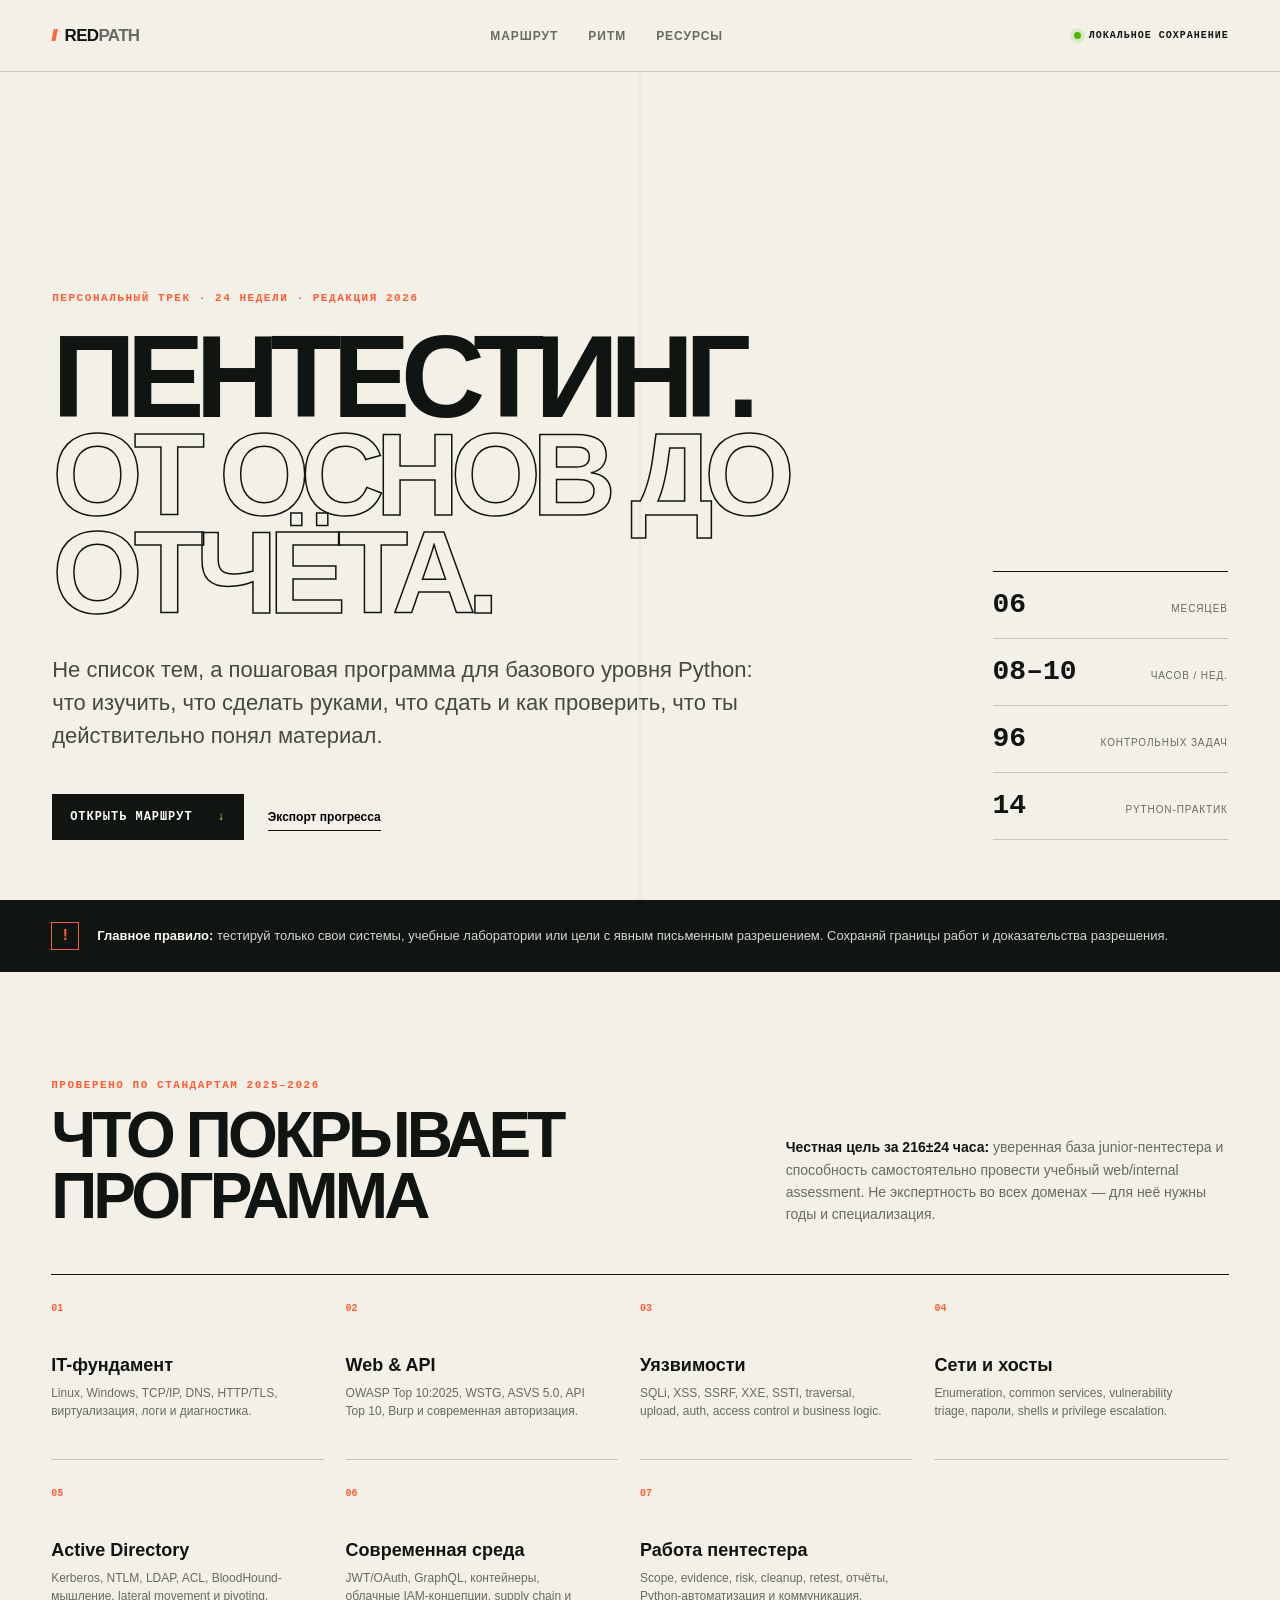
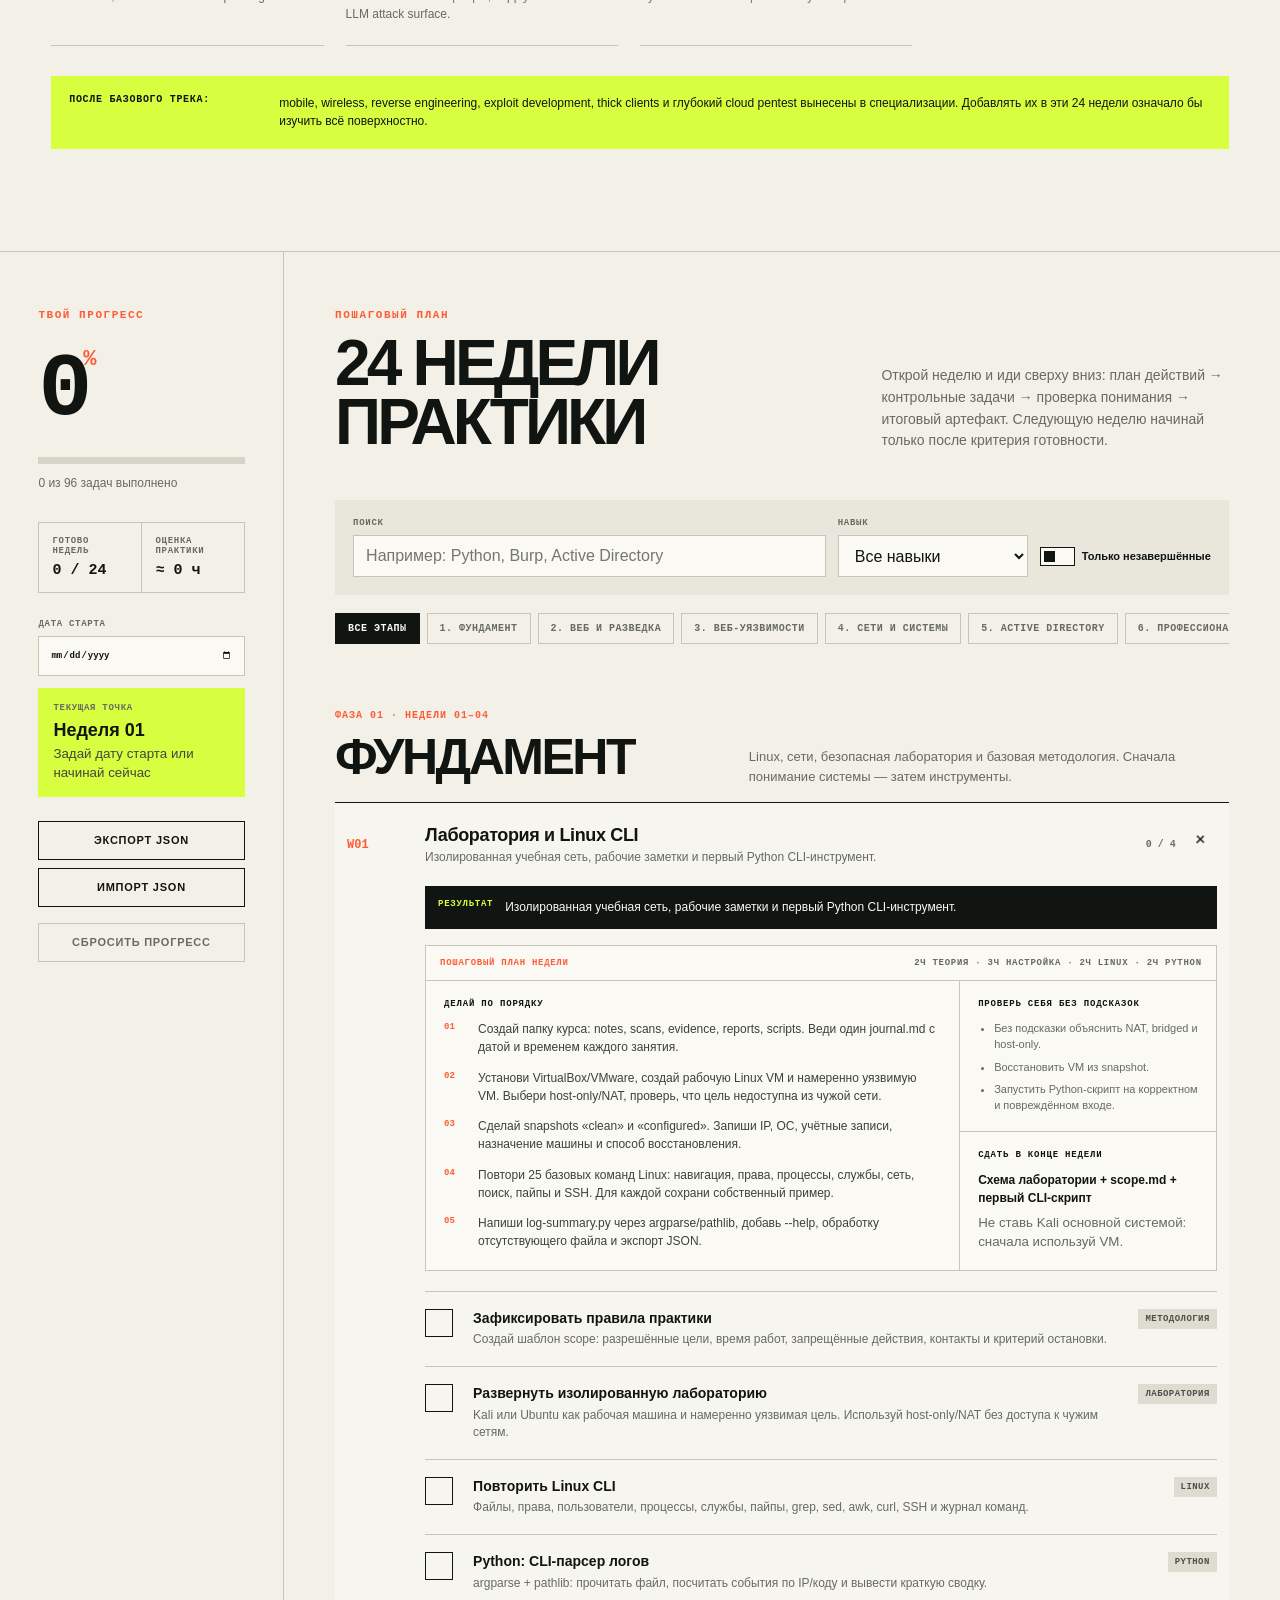
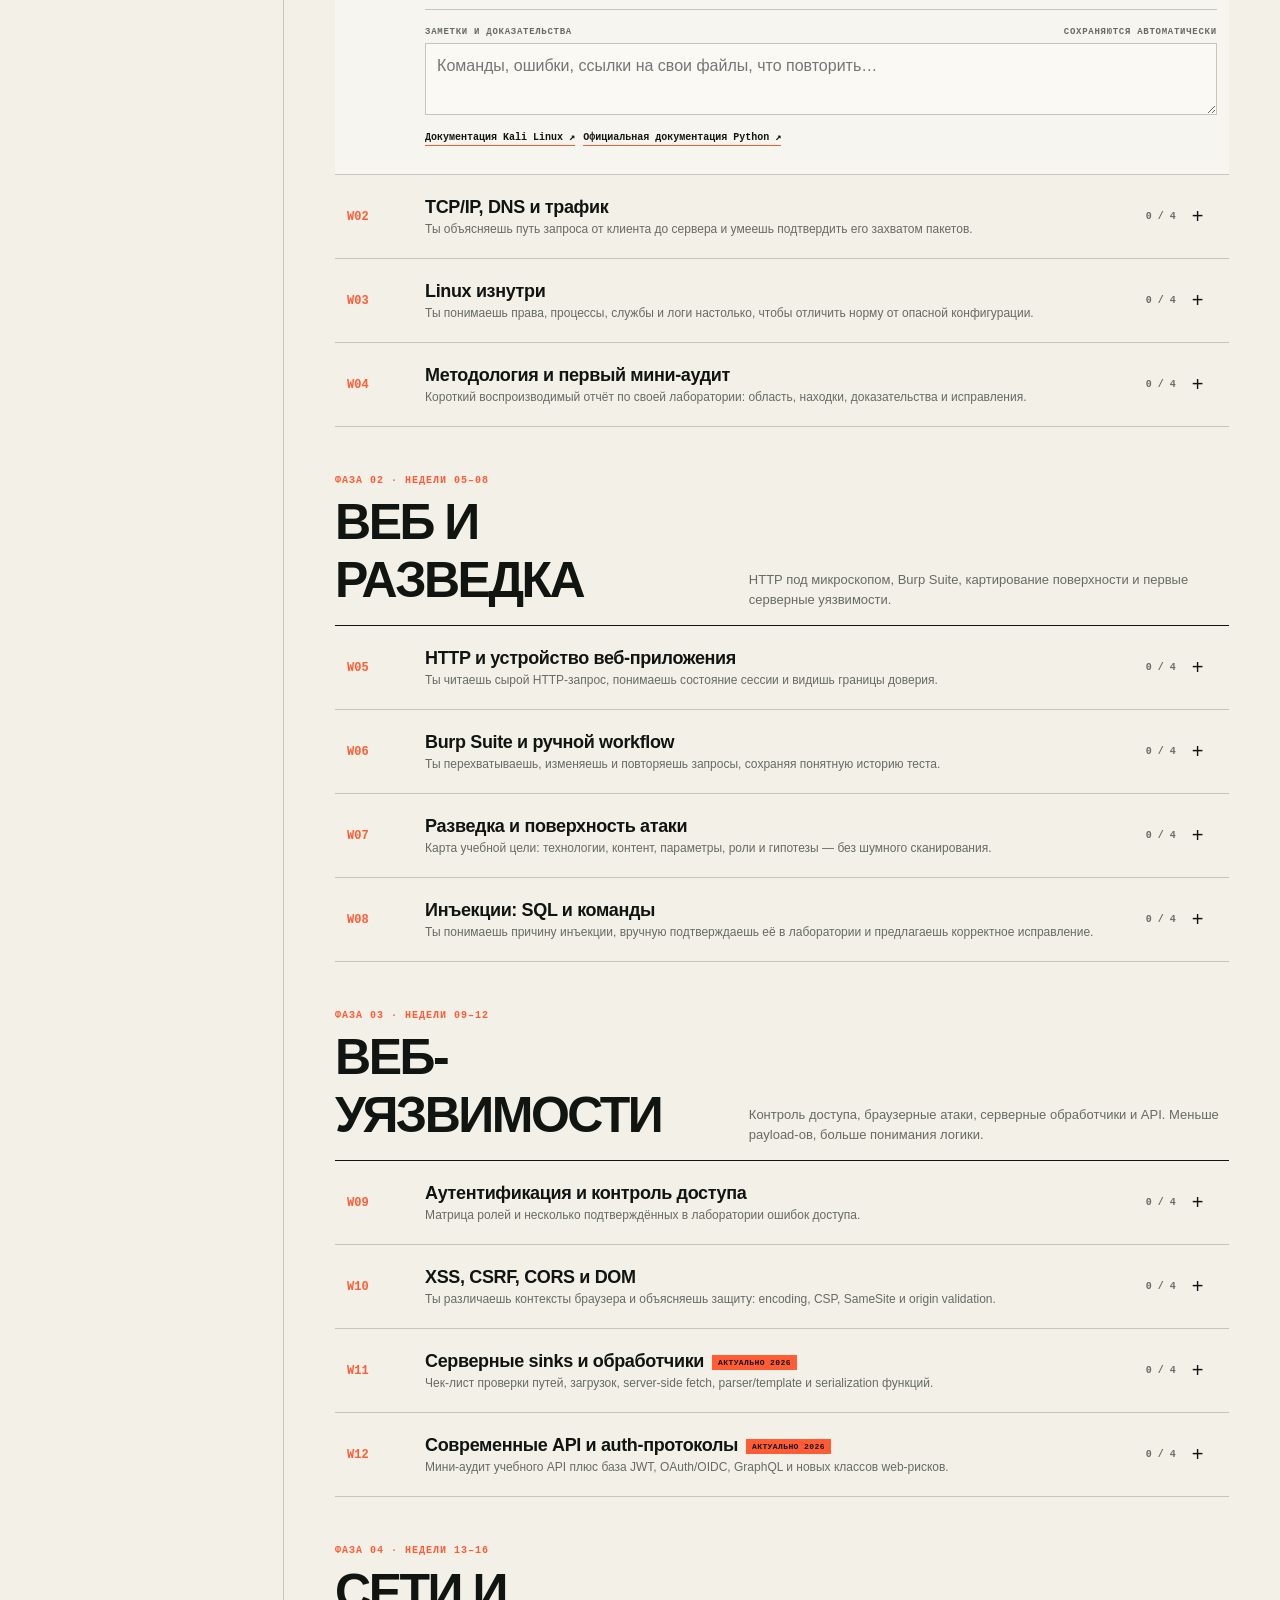
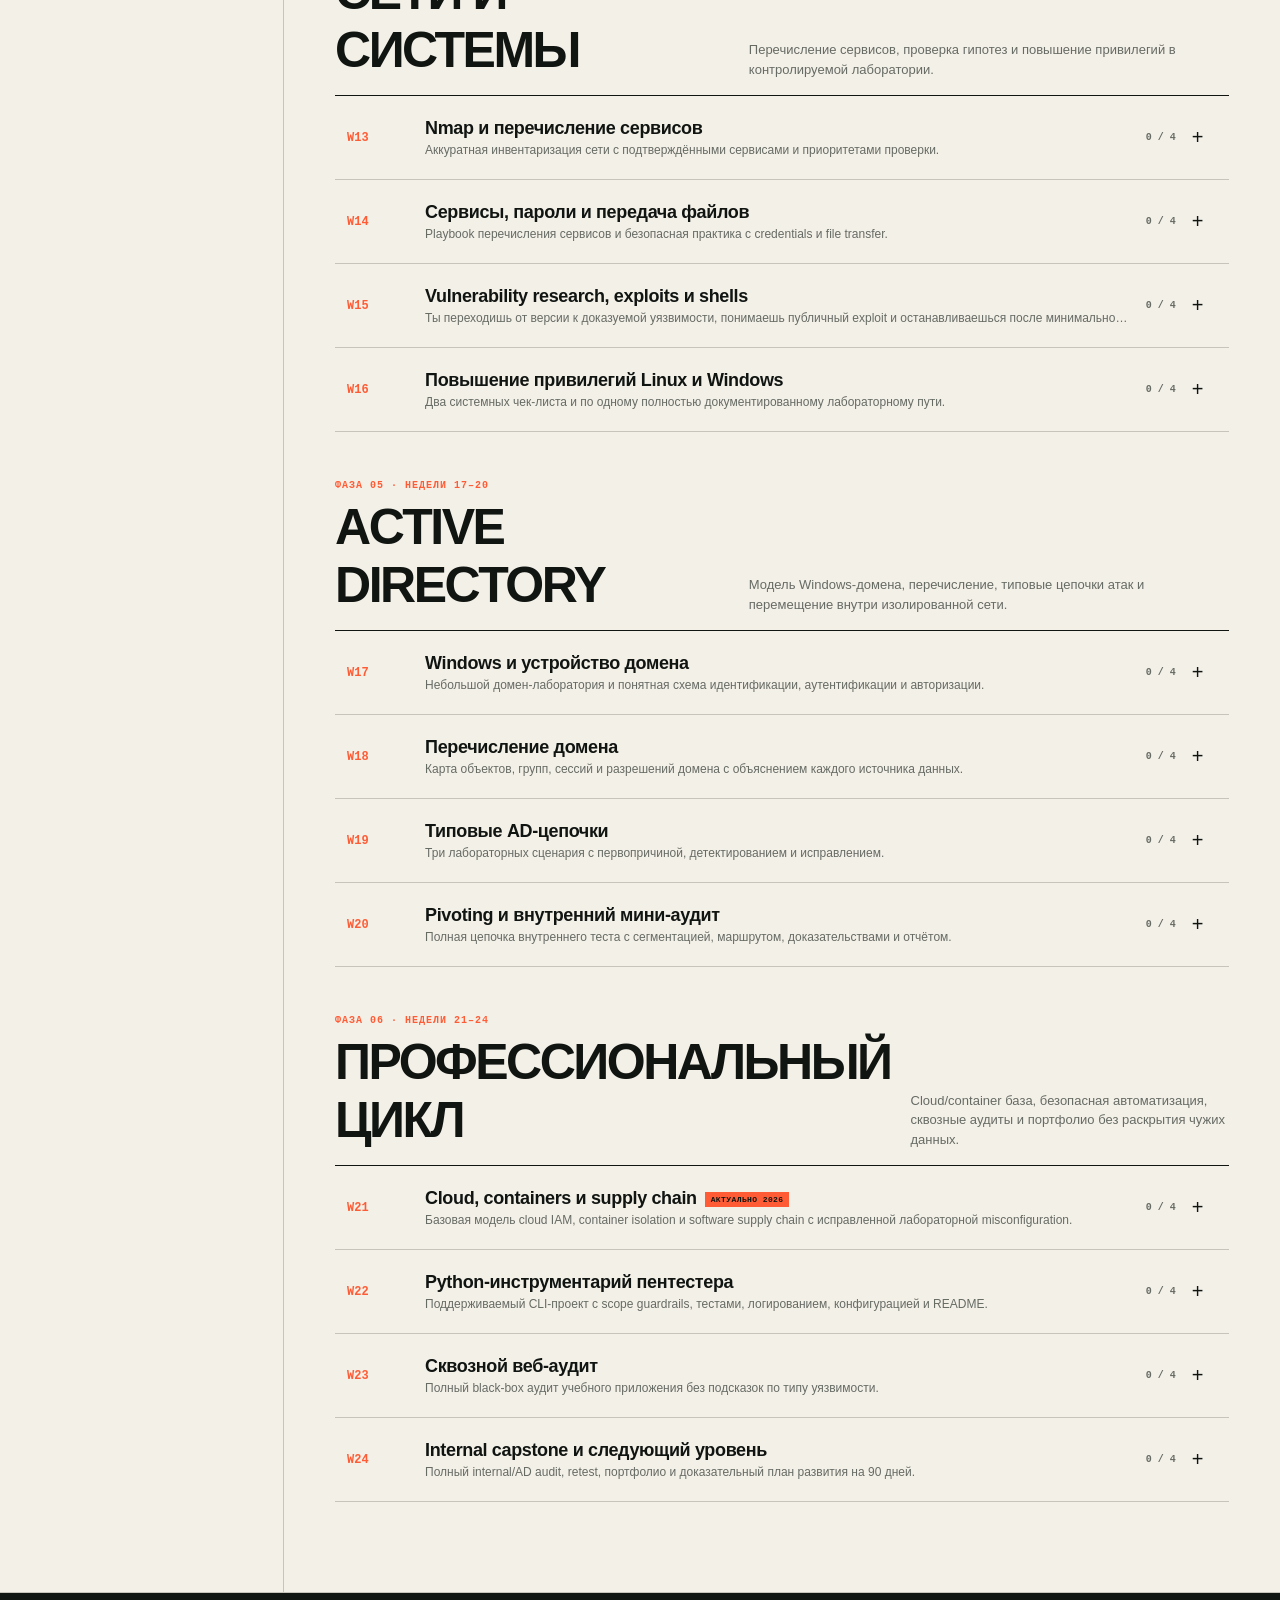
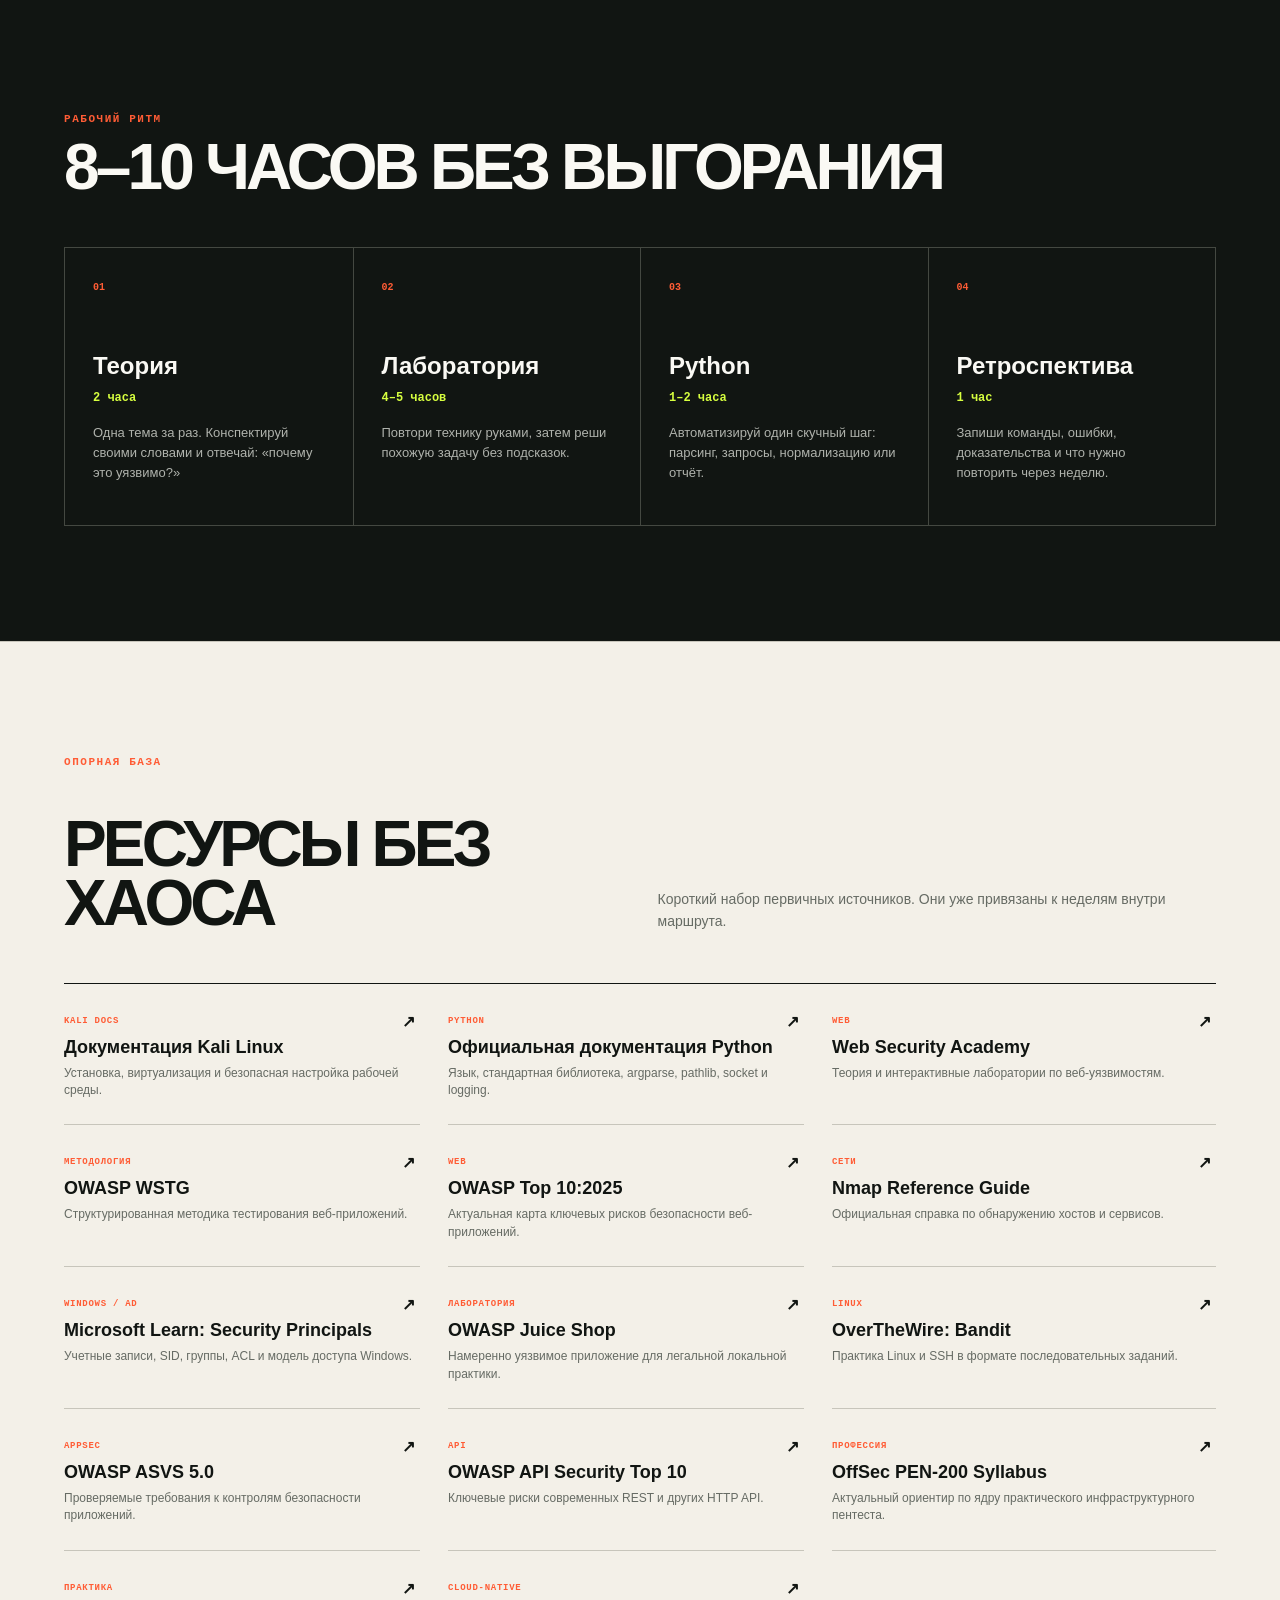
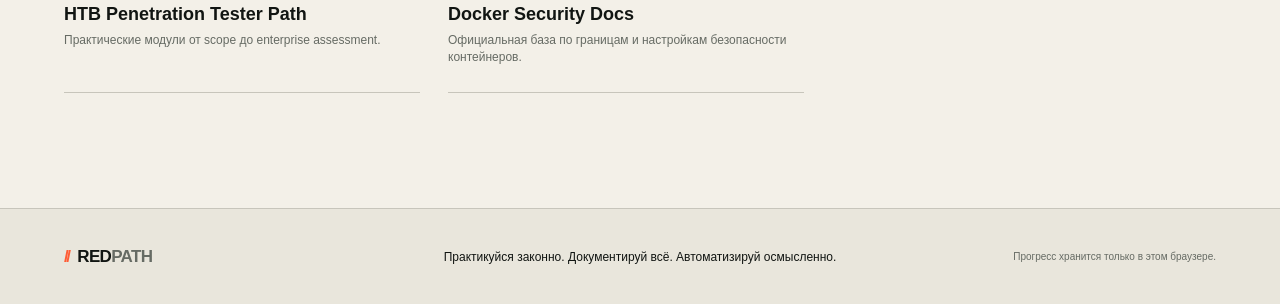
==== index.html @ c51f3e1a "init project" ====
<!doctype html>
<html lang="ru">
<head>
  <meta charset="utf-8">
  <meta name="viewport" content="width=device-width,initial-scale=1">
  <meta name="description" content="Персональный шестимесячный роадмап по пентестингу и Python">
  <meta name="theme-color" content="#111512">
  <title>REDPATH — роадмап пентестера</title>
  <link rel="stylesheet" href="styles.css">
  <link rel="stylesheet" href="upgrade.css">
</head>
<body>
  <header class="topbar">
    <a class="brand" href="#top"><span class="brand-mark">//</span>RED<span>PATH</span></a>
    <nav aria-label="Основная навигация">
      <a href="#roadmap">Маршрут</a><a href="#rhythm">Ритм</a><a href="#resources">Ресурсы</a>
    </nav>
    <span class="status"><i></i> локальное сохранение</span>
  </header>

  <main id="top">
    <section class="hero">
      <div class="hero-copy">
        <div class="eyebrow">Персональный трек · 24 недели · редакция 2026</div>
        <h1>Пентестинг.<br><span>От основ до отчёта.</span></h1>
        <p class="lede">Не список тем, а пошаговая программа для базового уровня Python: что изучить, что сделать руками, что сдать и как проверить, что ты действительно понял материал.</p>
        <div class="hero-actions">
          <a class="primary-btn" href="#roadmap">Открыть маршрут <b>↓</b></a>
          <button class="text-btn" id="exportTop">Экспорт прогресса</button>
        </div>
      </div>
      <div class="hero-stats" aria-label="Параметры маршрута">
        <div><strong>06</strong><span>месяцев</span></div>
        <div><strong>08–10</strong><span>часов / нед.</span></div>
        <div><strong>96</strong><span>контрольных задач</span></div>
        <div><strong id="heroPythonCount">12</strong><span>Python-практик</span></div>
      </div>
    </section>

    <section class="rules" aria-label="Правила безопасной практики">
      <span class="rules-icon">!</span>
      <p><strong>Главное правило:</strong> тестируй только свои системы, учебные лаборатории или цели с явным письменным разрешением. Сохраняй границы работ и доказательства разрешения.</p>
    </section>

    <section class="coverage" id="coverage">
      <div class="coverage-head">
        <div><span class="eyebrow">Проверено по стандартам 2025–2026</span><h2>Что покрывает программа</h2></div>
        <p><strong>Честная цель за 216±24 часа:</strong> уверенная база junior-пентестера и способность самостоятельно провести учебный web/internal assessment. Не экспертность во всех доменах — для неё нужны годы и специализация.</p>
      </div>
      <div class="coverage-grid">
        <article><span>01</span><strong>IT-фундамент</strong><p>Linux, Windows, TCP/IP, DNS, HTTP/TLS, виртуализация, логи и диагностика.</p></article>
        <article><span>02</span><strong>Web & API</strong><p>OWASP Top 10:2025, WSTG, ASVS 5.0, API Top 10, Burp и современная авторизация.</p></article>
        <article><span>03</span><strong>Уязвимости</strong><p>SQLi, XSS, SSRF, XXE, SSTI, traversal, upload, auth, access control и business logic.</p></article>
        <article><span>04</span><strong>Сети и хосты</strong><p>Enumeration, common services, vulnerability triage, пароли, shells и privilege escalation.</p></article>
        <article><span>05</span><strong>Active Directory</strong><p>Kerberos, NTLM, LDAP, ACL, BloodHound-мышление, lateral movement и pivoting.</p></article>
        <article><span>06</span><strong>Современная среда</strong><p>JWT/OAuth, GraphQL, контейнеры, облачные IAM-концепции, supply chain и LLM attack surface.</p></article>
        <article><span>07</span><strong>Работа пентестера</strong><p>Scope, evidence, risk, cleanup, retest, отчёты, Python-автоматизация и коммуникация.</p></article>
      </div>
      <div class="scope-note"><b>После базового трека:</b><span>mobile, wireless, reverse engineering, exploit development, thick clients и глубокий cloud pentest вынесены в специализации. Добавлять их в эти 24 недели означало бы изучить всё поверхностно.</span></div>
    </section>

    <section class="roadmap-shell" id="roadmap">
      <aside class="sidebar">
        <div class="sidebar-sticky">
          <span class="section-label">Твой прогресс</span>
          <div class="progress-number"><span id="progressPercent">0</span><sup>%</sup></div>
          <div class="progress-track" aria-hidden="true"><span id="progressBar"></span></div>
          <p id="progressCopy">0 задач выполнено</p>
          <div class="metric-grid">
            <div><span>Готово недель</span><strong id="weeksDone">0 / 24</strong></div>
            <div><span>Оценка практики</span><strong id="hoursDone">0 ч</strong></div>
          </div>
          <label class="date-field">Дата старта<input type="date" id="startDate"></label>
          <div class="current-week" id="currentWeekBox">
            <span>Текущая точка</span><strong>Неделя 01</strong><small>Задай дату старта или начинай сейчас</small>
          </div>
          <div class="sidebar-actions">
            <button id="exportBtn">Экспорт JSON</button>
            <label class="file-btn">Импорт JSON<input type="file" id="importFile" accept="application/json"></label>
            <button class="danger-btn" id="resetBtn">Сбросить прогресс</button>
          </div>
        </div>
      </aside>

      <div class="roadmap-main">
        <div class="roadmap-heading">
          <div><span class="eyebrow">Пошаговый план</span><h2>24 недели практики</h2></div>
          <p>Открой неделю и иди сверху вниз: план действий → контрольные задачи → проверка понимания → итоговый артефакт. Следующую неделю начинай только после критерия готовности.</p>
        </div>

        <div class="controls" aria-label="Фильтры дорожной карты">
          <label class="search-wrap"><span>Поиск</span><input id="searchInput" type="search" placeholder="Например: Python, Burp, Active Directory"></label>
          <label><span>Навык</span><select id="categoryFilter"><option value="all">Все навыки</option></select></label>
          <label class="pending-toggle"><input type="checkbox" id="pendingOnly"><span class="switch"></span><b>Только незавершённые</b></label>
        </div>
        <div class="phase-tabs" id="phaseTabs" aria-label="Фильтр по этапам"></div>
        <div id="roadmapContent" class="roadmap-content"></div>
        <div class="empty-state" id="emptyState" hidden><strong>Ничего не найдено.</strong><span>Сбрось фильтры или измени запрос.</span></div>
      </div>
    </section>

    <section class="rhythm-section" id="rhythm">
      <div class="section-head"><span class="eyebrow">Рабочий ритм</span><h2>8–10 часов без выгорания</h2></div>
      <div class="rhythm-grid">
        <article><span>01</span><h3>Теория</h3><strong>2 часа</strong><p>Одна тема за раз. Конспектируй своими словами и отвечай: «почему это уязвимо?»</p></article>
        <article><span>02</span><h3>Лаборатория</h3><strong>4–5 часов</strong><p>Повтори технику руками, затем реши похожую задачу без подсказок.</p></article>
        <article><span>03</span><h3>Python</h3><strong>1–2 часа</strong><p>Автоматизируй один скучный шаг: парсинг, запросы, нормализацию или отчёт.</p></article>
        <article><span>04</span><h3>Ретроспектива</h3><strong>1 час</strong><p>Запиши команды, ошибки, доказательства и что нужно повторить через неделю.</p></article>
      </div>
    </section>

    <section class="resources-section" id="resources">
      <div class="section-head"><span class="eyebrow">Опорная база</span><h2>Ресурсы без хаоса</h2><p>Короткий набор первичных источников. Они уже привязаны к неделям внутри маршрута.</p></div>
      <div class="resource-grid" id="resourceGrid"></div>
    </section>

    <footer>
      <a class="brand footer-brand" href="#top"><span class="brand-mark">//</span>RED<span>PATH</span></a>
      <p>Практикуйся законно. Документируй всё. Автоматизируй осмысленно.</p>
      <span>Прогресс хранится только в этом браузере.</span>
    </footer>
  </main>

  <div class="toast" id="toast" role="status" aria-live="polite"></div>
  <script src="syllabus.js"></script>
  <script src="script.js"></script>
</body>
</html>
---- styles.css ----
:root{--ink:#111512;--paper:#f3f0e8;--paper-2:#e9e6dc;--line:#c7c5bb;--acid:#d7ff3f;--orange:#ff5c35;--muted:#666b64;--white:#faf9f4;--max:1540px}*{box-sizing:border-box}html{scroll-behavior:smooth;scroll-padding-top:90px}body{margin:0;background:var(--paper);color:var(--ink);font-family:Arial,Helvetica,sans-serif}button,input,select,textarea{font:inherit}button,a,label,input,select,textarea{-webkit-tap-highlight-color:transparent}button:focus-visible,a:focus-visible,input:focus-visible,select:focus-visible,textarea:focus-visible{outline:3px solid var(--orange);outline-offset:3px}.topbar{height:72px;padding:0 clamp(20px,4vw,70px);border-bottom:1px solid var(--line);display:flex;align-items:center;justify-content:space-between;position:sticky;top:0;z-index:30;background:rgba(243,240,232,.92);backdrop-filter:blur(14px)}.brand{color:var(--ink);text-decoration:none;font-size:17px;font-weight:900;letter-spacing:-.04em}.brand-mark{color:var(--orange);margin-right:9px;letter-spacing:-.15em}.brand>span:last-child{color:var(--muted)}.topbar nav{display:flex;gap:30px}.topbar nav a{color:var(--muted);font-size:12px;font-weight:700;text-transform:uppercase;letter-spacing:.08em;text-decoration:none}.topbar nav a:hover{color:var(--ink)}.status{font:700 10px/1 monospace;text-transform:uppercase;letter-spacing:.1em;display:flex;align-items:center;gap:8px}.status i{width:7px;height:7px;border-radius:50%;background:#58b100;box-shadow:0 0 0 4px #d9eaca}.hero{max-width:var(--max);margin:auto;min-height:calc(100vh - 72px);padding:clamp(65px,8vw,120px) clamp(20px,4vw,70px) 60px;display:grid;grid-template-columns:minmax(0,1.85fr) minmax(180px,.5fr);gap:70px;align-items:end;border-left:1px solid transparent;border-right:1px solid transparent;background-image:linear-gradient(to right,transparent 49.8%,rgba(17,21,18,.04) 50%,transparent 50.2%)}.eyebrow,.section-label{font:700 11px/1 monospace;letter-spacing:.14em;text-transform:uppercase;color:var(--orange)}h1{max-width:1050px;margin:25px 0 30px;font-size:clamp(56px,9.1vw,143px);line-height:.84;letter-spacing:-.078em;text-transform:uppercase}h1 span{color:transparent;-webkit-text-stroke:1.5px var(--ink)}.lede{max-width:710px;margin:0;font-size:clamp(17px,1.8vw,22px);line-height:1.5;color:#454941}.hero-actions{display:flex;align-items:center;gap:24px;margin-top:42px}.primary-btn{display:inline-flex;gap:25px;align-items:center;background:var(--ink);color:var(--white);padding:16px 18px;text-decoration:none;font:700 12px monospace;text-transform:uppercase;letter-spacing:.08em}.primary-btn:hover{background:var(--orange)}.primary-btn b{color:var(--acid)}.text-btn{border:0;border-bottom:1px solid var(--ink);padding:6px 0;background:transparent;cursor:pointer;font-size:12px;font-weight:700}.hero-stats{border-top:1px solid var(--ink)}.hero-stats div{padding:19px 0;border-bottom:1px solid var(--line);display:flex;align-items:baseline;justify-content:space-between;gap:15px}.hero-stats strong{font:800 28px/1 monospace}.hero-stats span{color:var(--muted);font-size:10px;text-transform:uppercase;letter-spacing:.09em}.rules{background:var(--ink);color:var(--white);padding:22px clamp(20px,4vw,70px);display:flex;align-items:center;gap:18px}.rules-icon{width:28px;height:28px;flex:0 0 auto;border:1px solid var(--orange);color:var(--orange);font:800 16px monospace;display:grid;place-items:center}.rules p{margin:0;max-width:1100px;font-size:13px;line-height:1.55;color:#d5d6d1}.rules strong{color:var(--white)}.roadmap-shell{max-width:var(--max);margin:auto;display:grid;grid-template-columns:minmax(275px,.57fr) minmax(0,2fr);border-bottom:1px solid var(--line)}.sidebar{border-right:1px solid var(--line)}.sidebar-sticky{position:sticky;top:72px;padding:52px clamp(24px,3vw,48px)}.progress-number{margin-top:28px;font:800 clamp(68px,7vw,108px)/.9 monospace;letter-spacing:-.1em}.progress-number sup{font-size:22px;color:var(--orange);vertical-align:top}.progress-track{height:7px;background:#d6d3c9;margin:26px 0 12px;overflow:hidden}.progress-track span{display:block;height:100%;width:0;background:var(--orange);transition:width .35s ease}.sidebar-sticky>p{color:var(--muted);font-size:12px}.metric-grid{display:grid;grid-template-columns:1fr 1fr;border:1px solid var(--line);margin:32px 0 26px}.metric-grid div{padding:13px}.metric-grid div+div{border-left:1px solid var(--line)}.metric-grid span,.current-week span{display:block;color:var(--muted);font:700 9px monospace;text-transform:uppercase;letter-spacing:.08em}.metric-grid strong{display:block;margin-top:6px;font:800 15px monospace}.date-field{display:grid;gap:7px;color:var(--muted);font:700 9px monospace;text-transform:uppercase;letter-spacing:.08em}.date-field input{height:40px;border:1px solid var(--line);background:var(--white);padding:0 11px;color:var(--ink)}.current-week{margin-top:12px;background:var(--acid);padding:15px}.current-week strong{display:block;margin:7px 0 3px;font-size:18px}.current-week small{color:#42463e;line-height:1.35}.sidebar-actions{display:grid;gap:8px;margin-top:24px}.sidebar-actions button,.file-btn{border:1px solid var(--ink);background:transparent;color:var(--ink);min-height:39px;display:grid;place-items:center;cursor:pointer;font-size:11px;font-weight:700;text-transform:uppercase;letter-spacing:.07em}.sidebar-actions button:hover,.file-btn:hover{background:var(--ink);color:var(--white)}.file-btn input{display:none}.sidebar-actions .danger-btn{border-color:var(--line);color:var(--muted);margin-top:8px}.sidebar-actions .danger-btn:hover{background:var(--orange);border-color:var(--orange);color:var(--ink)}.roadmap-main{padding:52px clamp(22px,4vw,66px) 90px;min-width:0}.roadmap-heading{display:grid;grid-template-columns:1fr minmax(250px,.7fr);gap:50px;align-items:end}.roadmap-heading h2,.section-head h2{font-size:clamp(38px,5vw,74px);line-height:.92;letter-spacing:-.06em;text-transform:uppercase;margin:12px 0 0}.roadmap-heading p,.section-head>p{margin:0;color:var(--muted);line-height:1.55;font-size:14px}.controls{margin:48px 0 18px;padding:18px;background:var(--paper-2);display:grid;grid-template-columns:minmax(240px,1fr) 190px auto;gap:12px;align-items:end}.controls label{display:grid;gap:7px}.controls label>span:first-child{font:700 9px monospace;text-transform:uppercase;letter-spacing:.08em;color:var(--muted)}.controls input[type=search],.controls select{height:42px;border:1px solid var(--line);background:var(--white);padding:0 12px;color:var(--ink)}.pending-toggle{display:flex!important;align-items:center;gap:9px;height:42px;cursor:pointer;white-space:nowrap}.pending-toggle input{position:absolute;opacity:0}.pending-toggle b{font-size:11px}.switch{width:35px;height:19px;border:1px solid var(--ink);position:relative;background:var(--white)}.switch:after{content:"";position:absolute;width:11px;height:11px;background:var(--ink);top:3px;left:3px;transition:.2s}.pending-toggle input:checked+.switch{background:var(--acid)}.pending-toggle input:checked+.switch:after{left:19px}.phase-tabs{display:flex;gap:7px;overflow-x:auto;padding:0 0 18px;scrollbar-width:thin}.phase-tabs button{flex:0 0 auto;border:1px solid var(--line);background:transparent;padding:9px 12px;cursor:pointer;font:700 10px monospace;text-transform:uppercase;letter-spacing:.05em;color:var(--muted)}.phase-tabs button:hover,.phase-tabs button.active{background:var(--ink);border-color:var(--ink);color:var(--white)}.phase-block{margin-top:42px}.phase-title{display:flex;align-items:end;justify-content:space-between;gap:20px;border-bottom:1px solid var(--ink);padding-bottom:16px}.phase-kicker{font:700 10px monospace;text-transform:uppercase;letter-spacing:.1em;color:var(--orange)}.phase-title h3{font-size:clamp(29px,4vw,50px);text-transform:uppercase;letter-spacing:-.05em;margin:6px 0 0}.phase-title>p{max-width:480px;margin:0;color:var(--muted);font-size:13px;line-height:1.5}.week-card{border-bottom:1px solid var(--line)}.week-card[open]{background:rgba(255,255,255,.3)}.week-card summary{list-style:none;cursor:pointer;display:grid;grid-template-columns:62px minmax(0,1fr) auto 25px;align-items:center;gap:16px;padding:22px 12px}.week-card summary::-webkit-details-marker{display:none}.week-no{font:800 12px monospace;color:var(--orange)}.week-title strong{display:block;font-size:18px;letter-spacing:-.02em}.week-title span{display:block;color:var(--muted);font-size:12px;margin-top:4px;white-space:nowrap;overflow:hidden;text-overflow:ellipsis}.week-progress{font:700 10px monospace;color:var(--muted);white-space:nowrap}.chevron{font-size:20px;transition:transform .2s}.week-card[open] .chevron{transform:rotate(45deg)}.week-body{padding:0 12px 28px 90px}.week-outcome{display:grid;grid-template-columns:auto 1fr;gap:12px;align-items:start;padding:13px;background:var(--ink);color:var(--white);font-size:12px;line-height:1.45;margin-bottom:16px}.week-outcome b{font:700 9px monospace;text-transform:uppercase;letter-spacing:.08em;color:var(--acid)}.task-list{border-top:1px solid var(--line)}.task{display:grid;grid-template-columns:34px minmax(0,1fr) auto;gap:14px;padding:17px 0;border-bottom:1px solid var(--line);transition:opacity .2s}.task-check{width:28px;height:28px;padding:0;border:1.5px solid var(--ink);background:transparent;cursor:pointer;display:grid;place-items:center;font-weight:900}.task-check:hover{background:var(--acid)}.task-copy strong{display:block;font-size:14px;line-height:1.35}.task-copy span{display:block;color:var(--muted);font-size:12px;line-height:1.45;margin-top:4px}.tag{align-self:start;padding:5px 7px;background:#dedbd1;color:#4c504a;font:700 9px monospace;text-transform:uppercase;letter-spacing:.05em}.task.is-done{opacity:.46}.task.is-done .task-check{background:var(--ink);color:var(--acid)}.task.is-done .task-copy strong{text-decoration:line-through}.week-notes{margin-top:17px}.week-notes label{display:flex;justify-content:space-between;font:700 9px monospace;text-transform:uppercase;letter-spacing:.08em;color:var(--muted);margin-bottom:6px}.week-notes textarea{width:100%;min-height:72px;resize:vertical;border:1px solid var(--line);background:var(--white);padding:11px;line-height:1.4}.week-links{display:flex;flex-wrap:wrap;gap:8px;margin-top:12px}.week-links a{color:var(--ink);font:700 10px monospace;text-decoration:none;border-bottom:1px solid var(--orange);padding-bottom:2px}.week-links a:hover{color:var(--orange)}.empty-state{margin-top:45px;border:1px dashed var(--line);padding:40px;text-align:center}.empty-state strong,.empty-state span{display:block}.empty-state span{color:var(--muted);margin-top:6px}.rhythm-section,.resources-section{padding:clamp(70px,9vw,130px) clamp(20px,5vw,86px);border-bottom:1px solid var(--line)}.rhythm-section{background:var(--ink);color:var(--white)}.section-head{max-width:var(--max);margin:0 auto 50px}.rhythm-section .section-head h2{max-width:900px}.rhythm-grid{max-width:var(--max);margin:auto;display:grid;grid-template-columns:repeat(4,1fr);border:1px solid #444841}.rhythm-grid article{padding:28px;min-height:270px;position:relative}.rhythm-grid article+article{border-left:1px solid #444841}.rhythm-grid article>span{font:700 10px monospace;color:var(--orange)}.rhythm-grid h3{font-size:24px;margin:58px 0 7px}.rhythm-grid strong{font:700 12px monospace;color:var(--acid)}.rhythm-grid p{font-size:13px;line-height:1.55;color:#afb2ac;margin-top:18px}.resources-section{max-width:var(--max);margin:auto}.resources-section .section-head{display:grid;grid-template-columns:1fr 1fr;align-items:end;gap:35px}.resources-section .section-head .eyebrow{grid-column:1/-1}.resource-grid{display:grid;grid-template-columns:repeat(3,1fr);border-top:1px solid var(--ink)}.resource-card{padding:25px 0;border-bottom:1px solid var(--line);margin-right:28px;color:var(--ink);text-decoration:none;position:relative}.resource-card:nth-child(3n){margin-right:0}.resource-card span{font:700 9px monospace;text-transform:uppercase;letter-spacing:.08em;color:var(--orange)}.resource-card strong{display:block;font-size:18px;margin:10px 30px 7px 0}.resource-card p{color:var(--muted);font-size:12px;line-height:1.45;margin:0}.resource-card b{position:absolute;right:5px;top:28px}.resource-card:hover strong{color:var(--orange)}footer{padding:38px clamp(20px,5vw,86px);display:grid;grid-template-columns:1fr auto 1fr;gap:30px;align-items:center;background:var(--paper-2)}footer p{margin:0;text-align:center;font-size:12px}footer>span{justify-self:end;color:var(--muted);font-size:10px}.toast{position:fixed;right:22px;bottom:22px;z-index:50;background:var(--ink);color:var(--white);padding:13px 16px;font-size:12px;transform:translateY(90px);opacity:0;transition:.25s;max-width:320px}.toast.show{transform:none;opacity:1}
@media(max-width:1000px){.hero{grid-template-columns:1fr;min-height:auto}.hero-stats{display:grid;grid-template-columns:1fr 1fr}.roadmap-shell{grid-template-columns:1fr}.sidebar{border-right:0;border-bottom:1px solid var(--line)}.sidebar-sticky{position:static;display:grid;grid-template-columns:1.2fr 1fr;gap:0 30px}.sidebar-sticky>.section-label,.progress-number,.progress-track,.sidebar-sticky>p{grid-column:1}.metric-grid,.date-field,.current-week,.sidebar-actions{grid-column:2}.metric-grid{grid-row:1/3}.date-field{grid-row:3}.current-week{grid-row:4}.sidebar-actions{grid-row:5}.roadmap-heading{grid-template-columns:1fr}.rhythm-grid{grid-template-columns:1fr 1fr}.rhythm-grid article:nth-child(3){border-left:0;border-top:1px solid #444841}.rhythm-grid article:nth-child(4){border-top:1px solid #444841}.resource-grid{grid-template-columns:1fr 1fr}.resource-card:nth-child(3n){margin-right:28px}.resource-card:nth-child(2n){margin-right:0}}
@media(max-width:720px){.topbar nav,.status{display:none}.hero{background-image:none}.hero-actions{align-items:flex-start;flex-direction:column}.hero-stats{gap:0}.hero-stats div:nth-child(odd){padding-right:14px}.hero-stats div:nth-child(even){padding-left:14px}.rules{align-items:flex-start}.sidebar-sticky{display:block}.roadmap-heading{gap:18px}.controls{grid-template-columns:1fr}.pending-toggle{margin-top:4px}.phase-title{align-items:flex-start;flex-direction:column}.week-card summary{grid-template-columns:45px minmax(0,1fr) 20px}.week-progress{display:none}.week-body{padding-left:12px}.task{grid-template-columns:32px 1fr}.task .tag{grid-column:2;width:max-content}.rhythm-grid,.resource-grid,.resources-section .section-head{grid-template-columns:1fr}.rhythm-grid article+article{border-left:0;border-top:1px solid #444841}.resource-card,.resource-card:nth-child(3n){margin-right:0}.resources-section .section-head .eyebrow{grid-column:auto}footer{grid-template-columns:1fr;text-align:center}footer p{text-align:center}footer>span{justify-self:center}.footer-brand{justify-self:center}}
@media(prefers-reduced-motion:reduce){*{scroll-behavior:auto!important;transition:none!important}}
---- upgrade.css ----
.coverage {
  max-width: var(--max);
  margin: auto;
  padding: clamp(68px, 8vw, 115px) clamp(20px, 4vw, 70px);
  border-bottom: 1px solid var(--line);
}

.coverage-head {
  display: grid;
  grid-template-columns: minmax(0, 1.2fr) minmax(280px, .8fr);
  gap: 70px;
  align-items: end;
  margin-bottom: 48px;
}

.coverage-head h2 {
  margin: 13px 0 0;
  font-size: clamp(38px, 5vw, 72px);
  line-height: .94;
  letter-spacing: -.06em;
  text-transform: uppercase;
}

.coverage-head p {
  margin: 0;
  color: var(--muted);
  font-size: 14px;
  line-height: 1.6;
}

.coverage-head p strong { color: var(--ink); }

.coverage-grid {
  display: grid;
  grid-template-columns: repeat(4, 1fr);
  border-top: 1px solid var(--ink);
}

.coverage-grid article {
  min-height: 185px;
  padding: 22px 22px 22px 0;
  border-bottom: 1px solid var(--line);
  margin-right: 22px;
}

.coverage-grid article:nth-child(4n) { margin-right: 0; }
.coverage-grid article > span { color: var(--orange); font: 700 10px monospace; }
.coverage-grid strong { display: block; margin: 40px 0 8px; font-size: 18px; }
.coverage-grid p { margin: 0; color: var(--muted); font-size: 12px; line-height: 1.5; }

.scope-note {
  margin-top: 30px;
  padding: 18px;
  background: var(--acid);
  display: grid;
  grid-template-columns: 190px 1fr;
  gap: 20px;
  font-size: 12px;
  line-height: 1.55;
}

.scope-note b {
  font: 800 10px monospace;
  text-transform: uppercase;
  letter-spacing: .07em;
}

.week-guide {
  margin: 0 0 20px;
  border: 1px solid var(--line);
  background: var(--white);
}

.guide-header {
  display: flex;
  justify-content: space-between;
  gap: 20px;
  padding: 12px 14px;
  border-bottom: 1px solid var(--line);
  font: 700 9px monospace;
  text-transform: uppercase;
  letter-spacing: .08em;
}

.guide-header span:first-child { color: var(--orange); }
.guide-header span:last-child { color: var(--muted); text-align: right; }

.guide-columns {
  display: grid;
  grid-template-columns: minmax(0, 1.35fr) minmax(220px, .65fr);
}

.guide-plan { padding: 18px; }
.guide-plan > b,
.mastery-box > b,
.deliverable-box > b {
  display: block;
  margin-bottom: 12px;
  font: 800 9px monospace;
  text-transform: uppercase;
  letter-spacing: .09em;
}

.guide-plan ol {
  margin: 0;
  padding: 0;
  list-style: none;
  counter-reset: plan;
}

.guide-plan li {
  position: relative;
  padding: 0 0 13px 34px;
  counter-increment: plan;
  color: #3d423b;
  font-size: 12px;
  line-height: 1.48;
}

.guide-plan li:last-child { padding-bottom: 0; }
.guide-plan li::before {
  content: counter(plan, decimal-leading-zero);
  position: absolute;
  left: 0;
  top: 1px;
  color: var(--orange);
  font: 800 9px monospace;
}

.guide-side { border-left: 1px solid var(--line); }
.mastery-box,
.deliverable-box { padding: 18px; }
.mastery-box { border-bottom: 1px solid var(--line); }
.mastery-box ul { margin: 0; padding-left: 16px; }
.mastery-box li { margin-top: 7px; color: var(--muted); font-size: 11px; line-height: 1.42; }
.deliverable-box strong { display: block; font-size: 12px; line-height: 1.45; }
.deliverable-box small { display: block; color: var(--muted); margin-top: 7px; line-height: 1.4; }

.modern-badge {
  display: inline-block;
  margin-left: 8px;
  padding: 3px 6px;
  background: var(--orange);
  color: var(--ink);
  font: 800 8px monospace;
  text-transform: uppercase;
  letter-spacing: .05em;
  vertical-align: middle;
}

@media (max-width: 1000px) {
  .coverage-grid { grid-template-columns: repeat(2, 1fr); }
  .coverage-grid article:nth-child(4n) { margin-right: 22px; }
  .coverage-grid article:nth-child(2n) { margin-right: 0; }
}

@media (max-width: 720px) {
  .coverage-head,
  .guide-columns,
  .scope-note { grid-template-columns: 1fr; }
  .coverage-head { gap: 20px; }
  .coverage-grid { grid-template-columns: 1fr; }
  .coverage-grid article,
  .coverage-grid article:nth-child(2n),
  .coverage-grid article:nth-child(4n) { margin-right: 0; }
  .guide-side { border-left: 0; border-top: 1px solid var(--line); }
  .guide-header { align-items: flex-start; flex-direction: column; gap: 5px; }
  .guide-header span:last-child { text-align: left; }
}
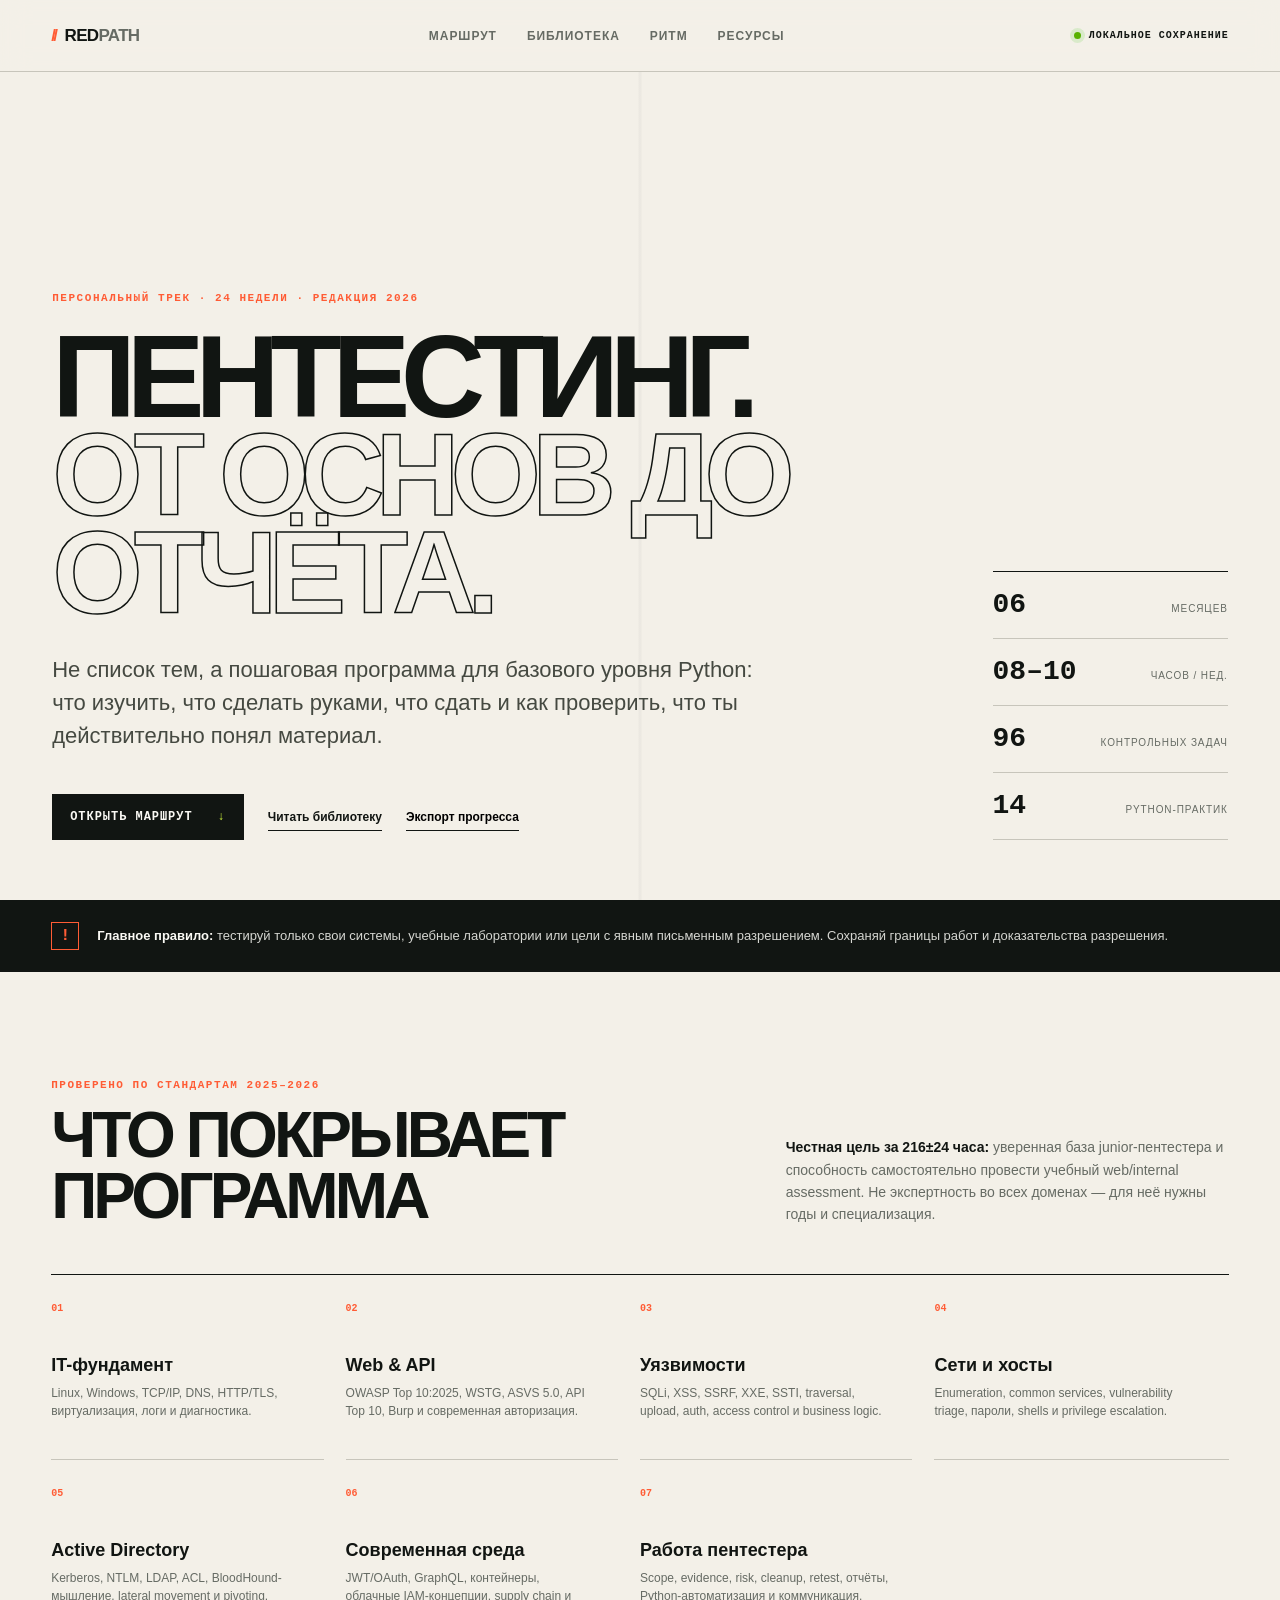
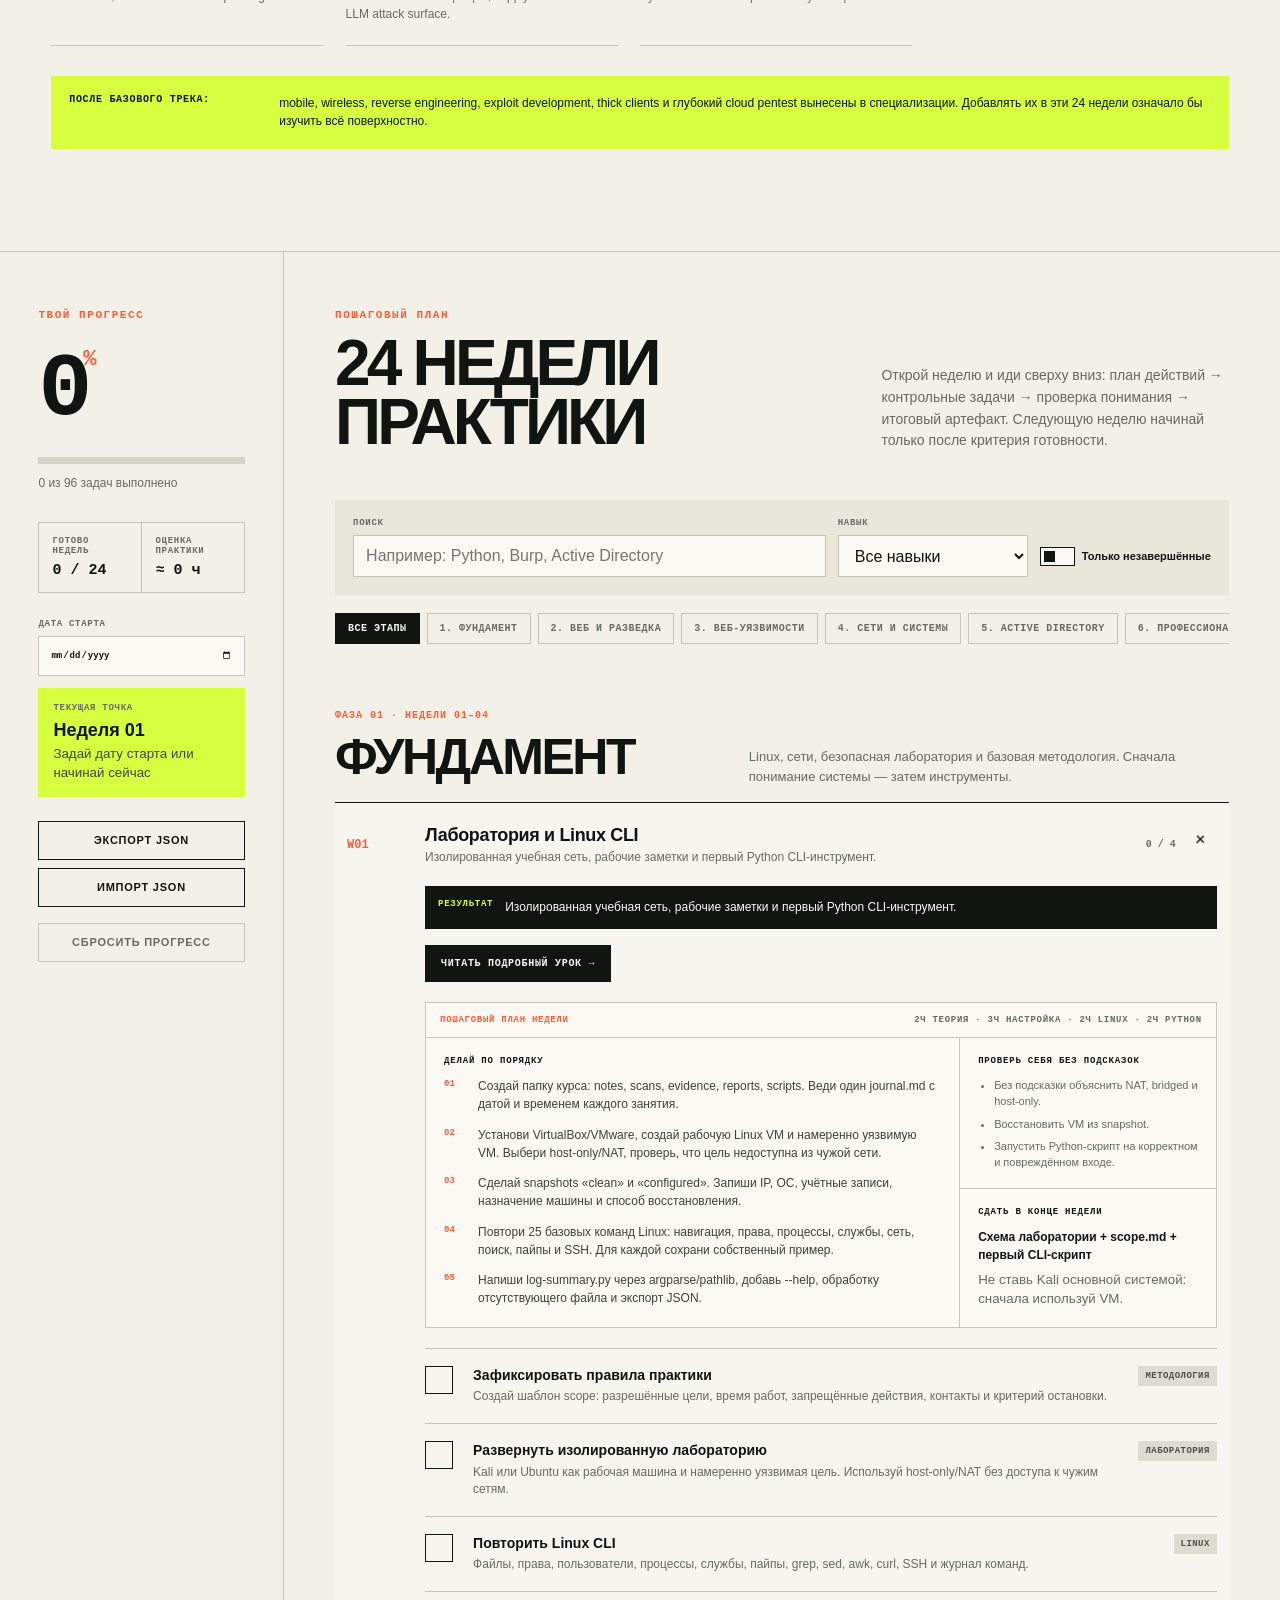
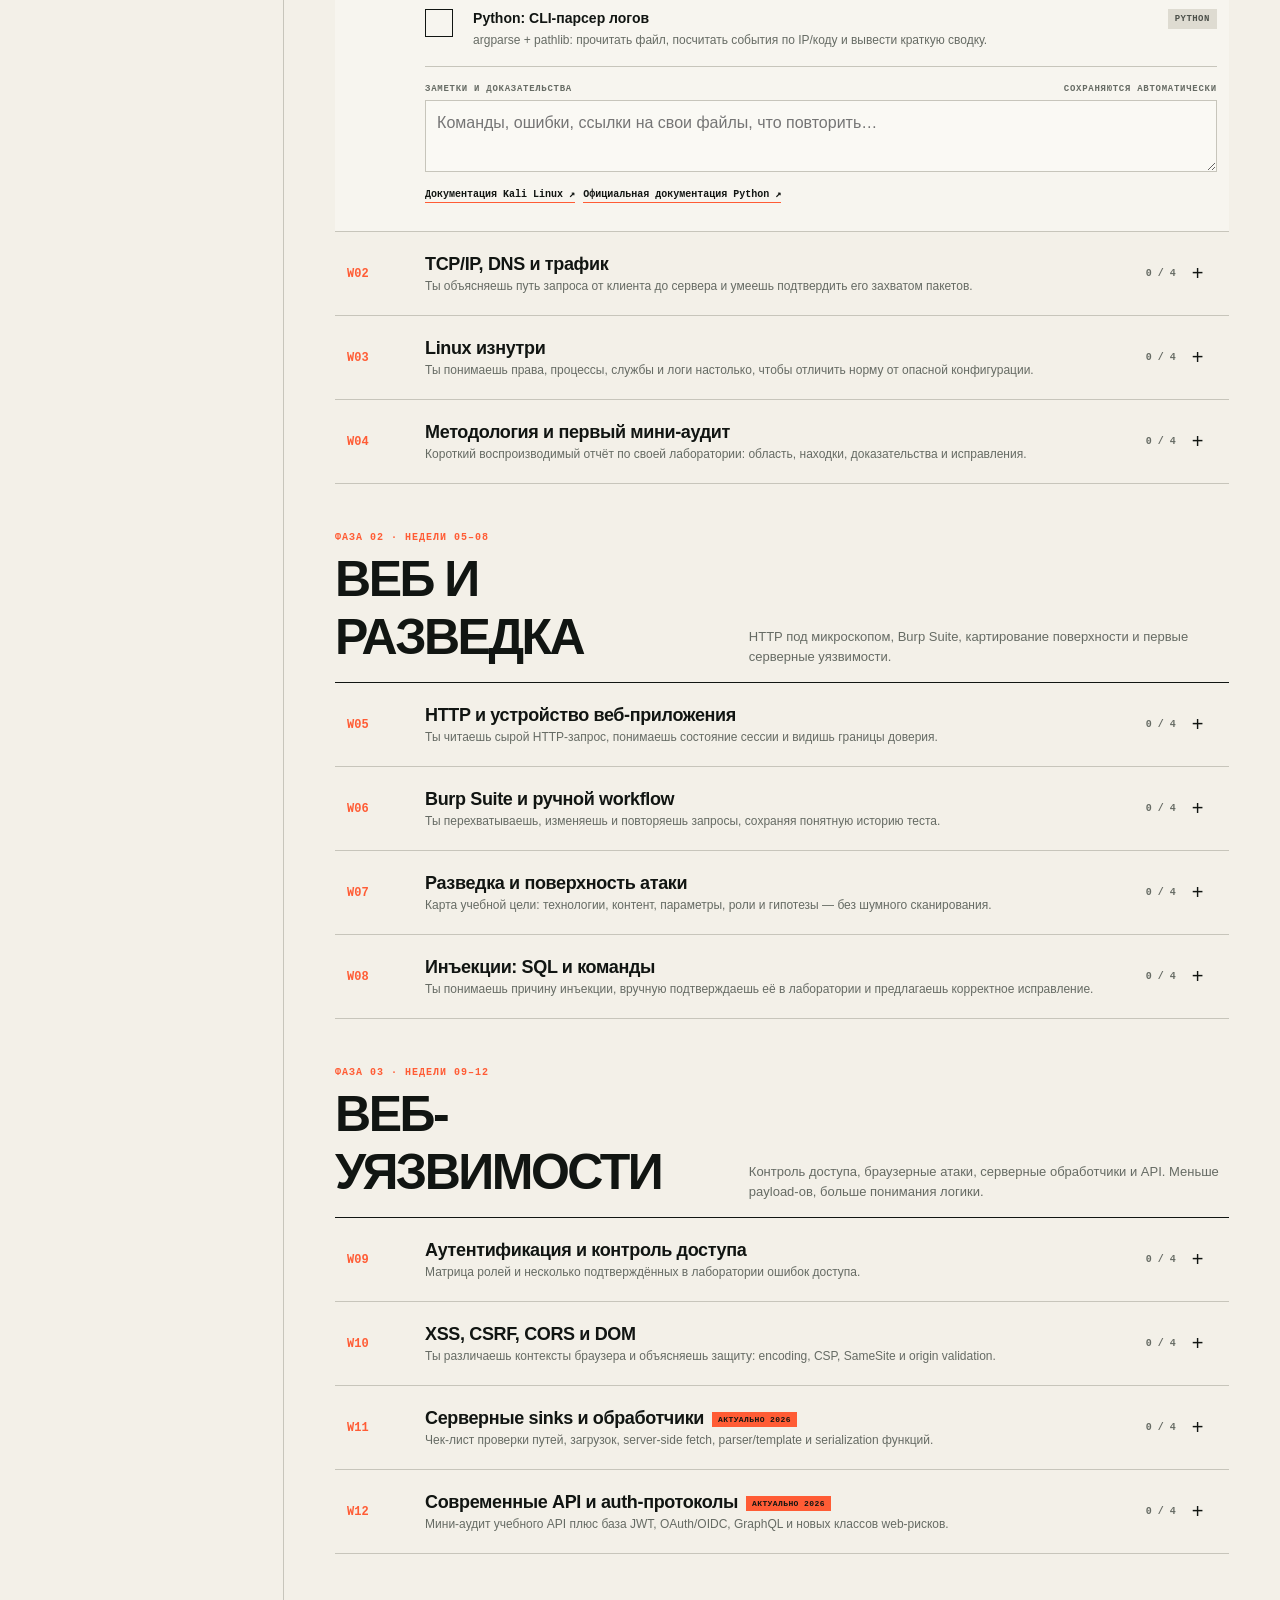
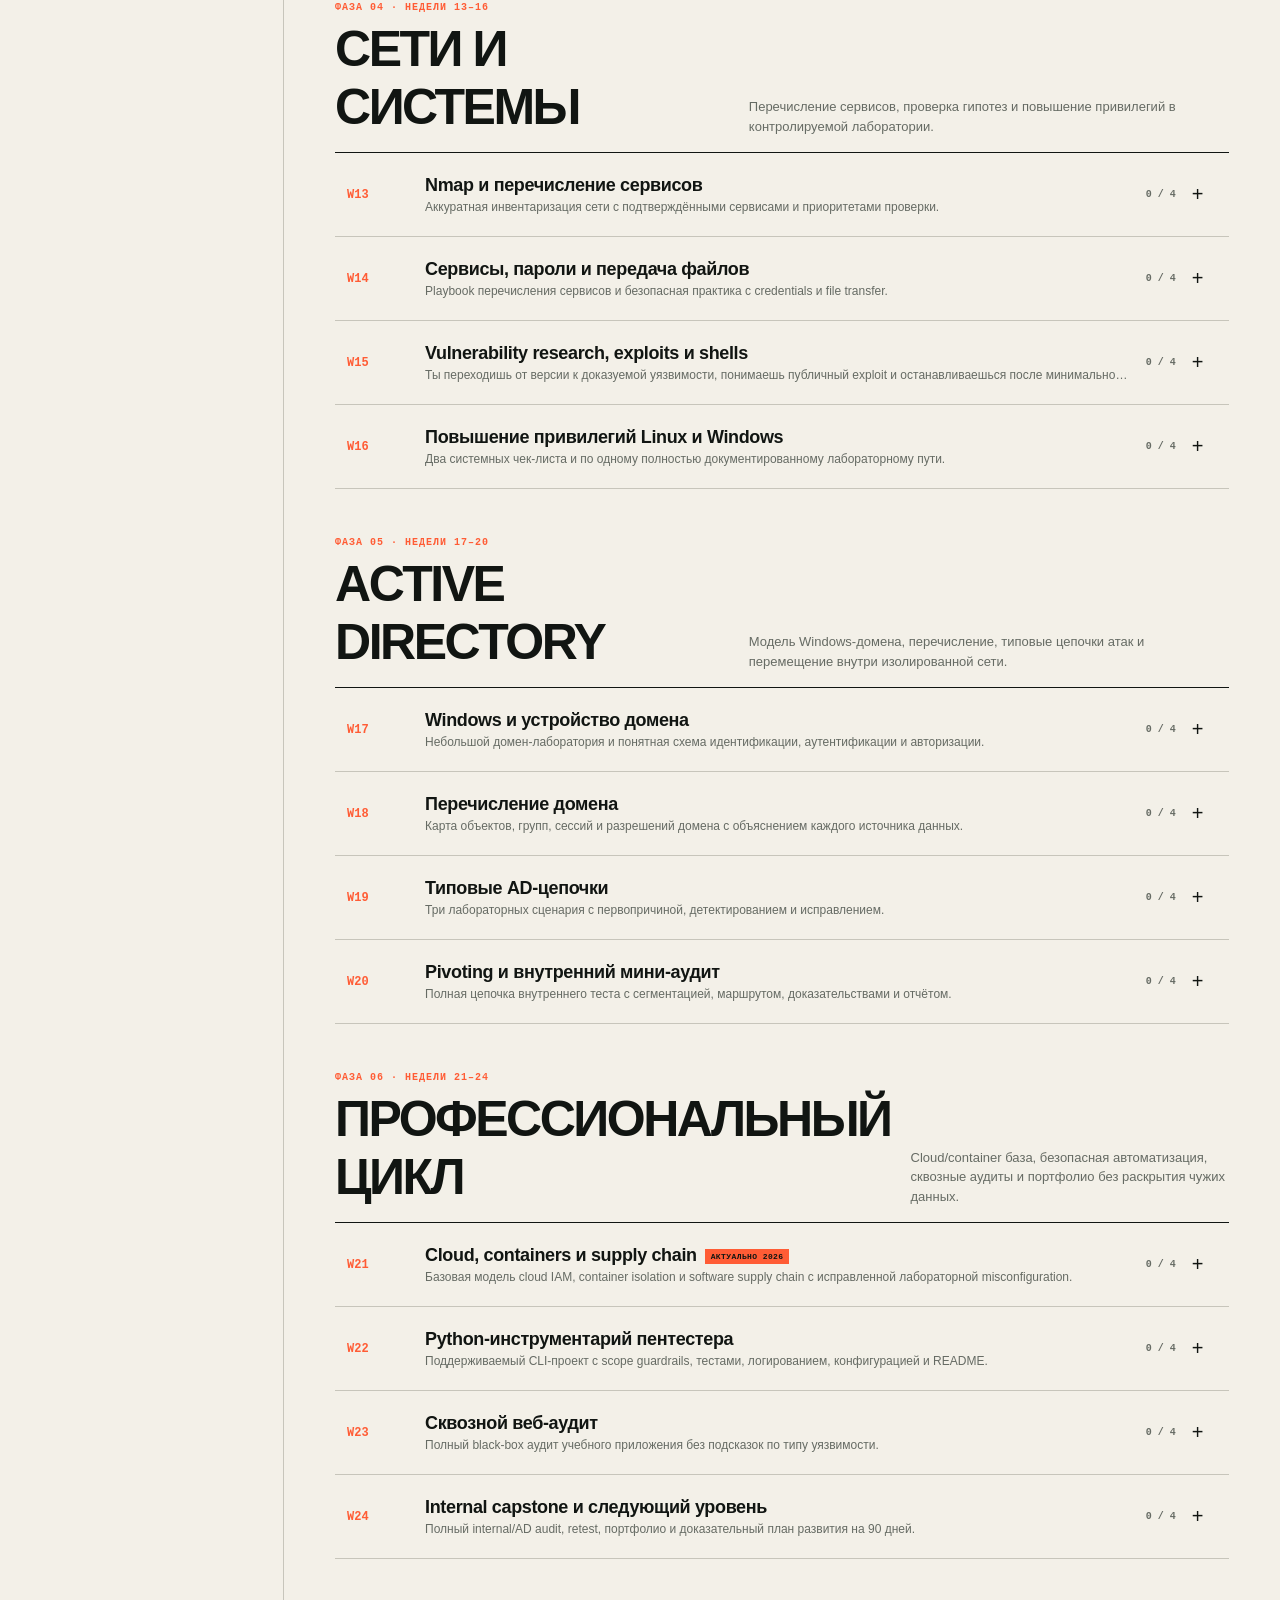
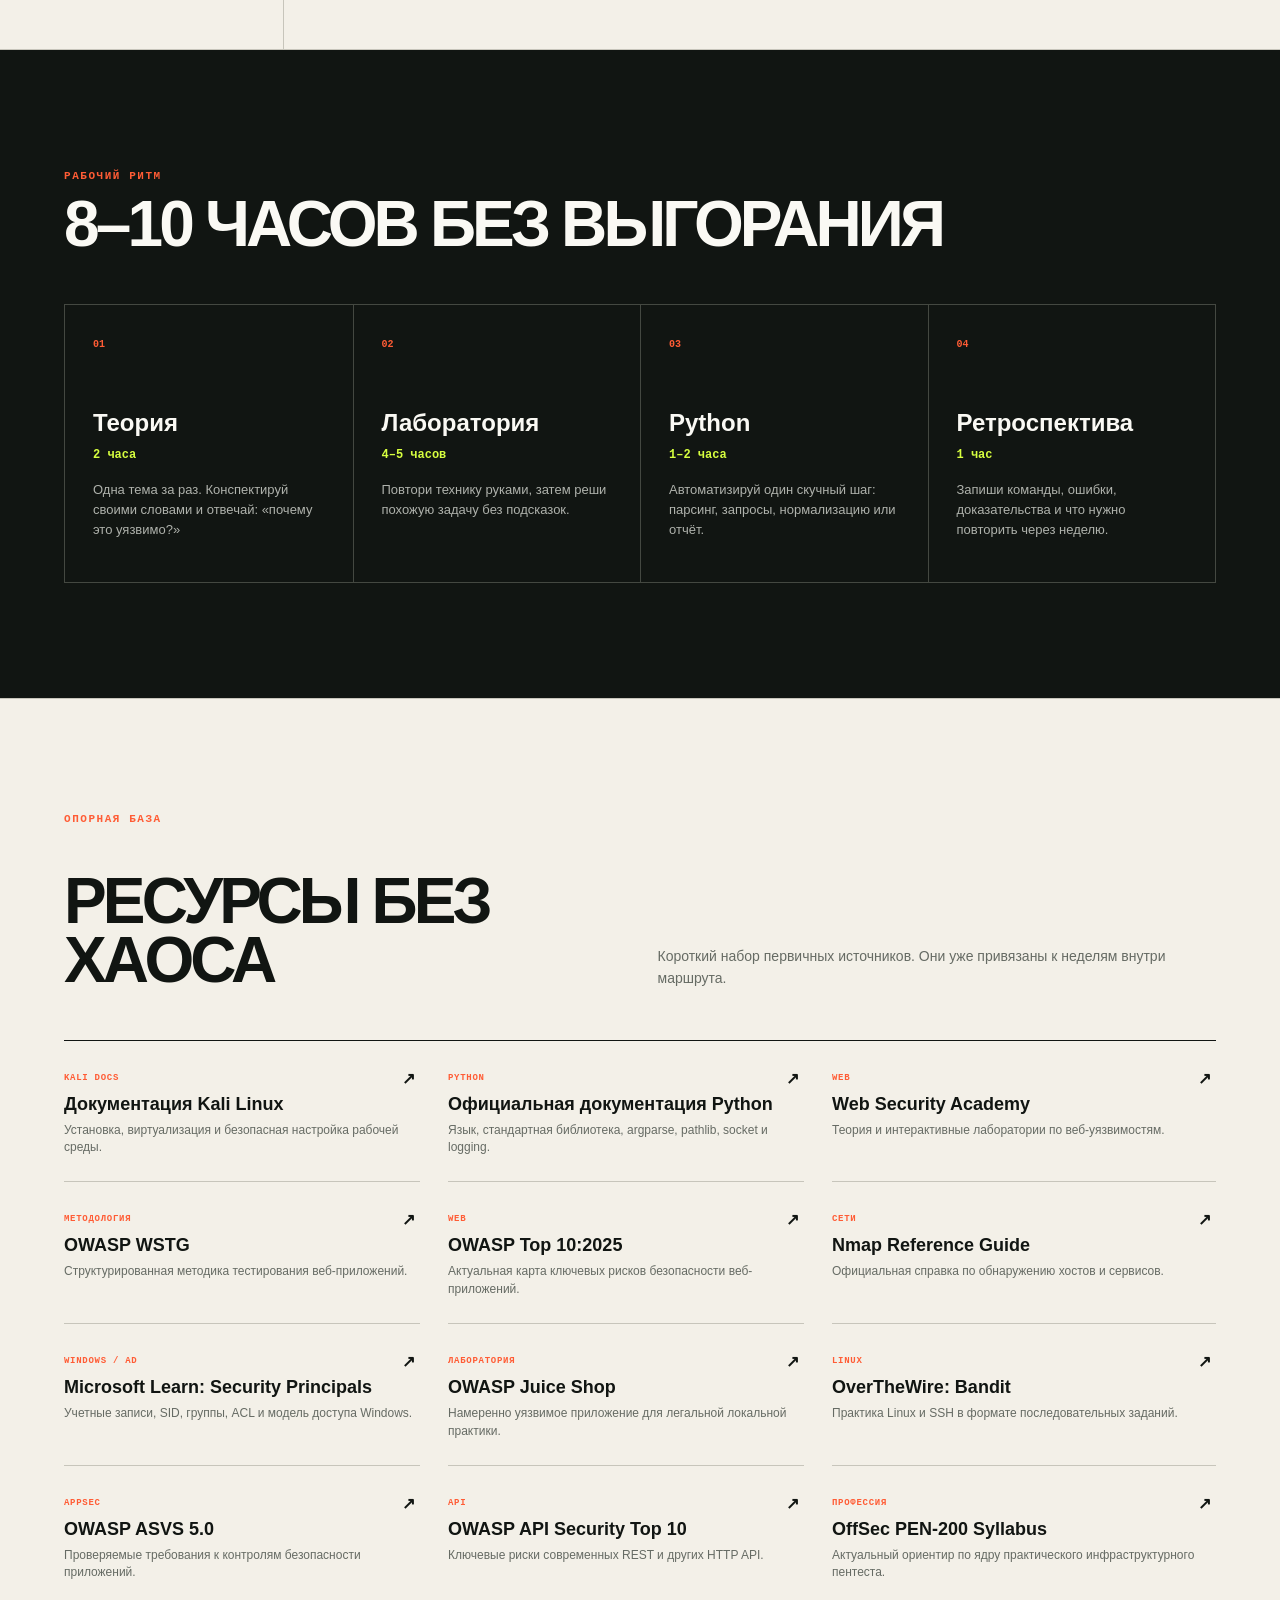
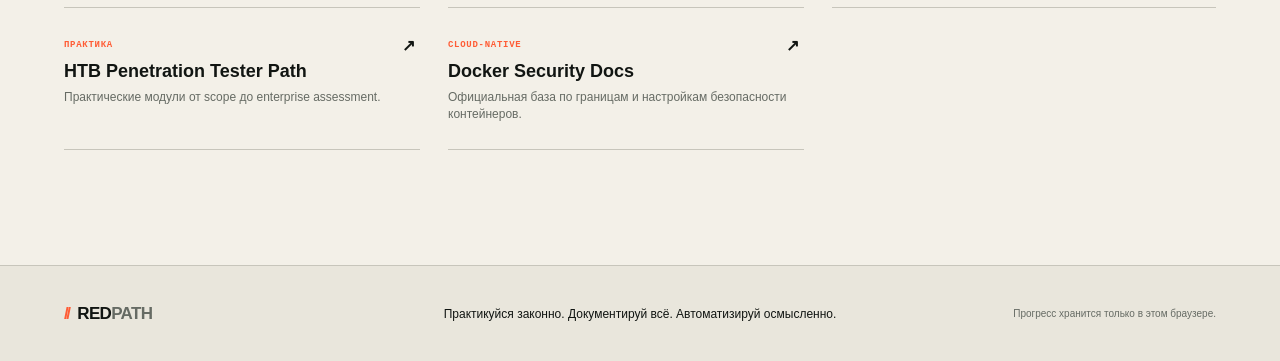
==== commit 245c4cc2: "create library" ====
--- a/index.html
+++ b/index.html
@@ -13,7 +13,7 @@
   <header class="topbar">
     <a class="brand" href="#top"><span class="brand-mark">//</span>RED<span>PATH</span></a>
     <nav aria-label="Основная навигация">
-      <a href="#roadmap">Маршрут</a><a href="#rhythm">Ритм</a><a href="#resources">Ресурсы</a>
+      <a href="#roadmap">Маршрут</a><a href="library.html">Библиотека</a><a href="#rhythm">Ритм</a><a href="#resources">Ресурсы</a>
     </nav>
     <span class="status"><i></i> локальное сохранение</span>
   </header>
@@ -26,6 +26,7 @@
         <p class="lede">Не список тем, а пошаговая программа для базового уровня Python: что изучить, что сделать руками, что сдать и как проверить, что ты действительно понял материал.</p>
         <div class="hero-actions">
           <a class="primary-btn" href="#roadmap">Открыть маршрут <b>↓</b></a>
+          <a class="text-btn" href="library.html">Читать библиотеку</a>
           <button class="text-btn" id="exportTop">Экспорт прогресса</button>
         </div>
       </div>
--- a/upgrade.css
+++ b/upgrade.css
@@ -167,3 +167,29 @@
   .guide-header { align-items: flex-start; flex-direction: column; gap: 5px; }
   .guide-header span:last-child { text-align: left; }
 }
+
+.lesson-button {
+  display: inline-flex;
+  align-items: center;
+
+  margin: 0 0 20px;
+  padding: 13px 16px;
+
+  background: var(--ink);
+  color: var(--white);
+
+  font: 700 10px monospace;
+  text-transform: uppercase;
+  letter-spacing: 0.07em;
+  text-decoration: none;
+}
+
+.lesson-button:hover {
+  background: var(--orange);
+  color: var(--ink);
+}
+
+a.text-btn {
+  color: var(--ink);
+  text-decoration: none;
+}
